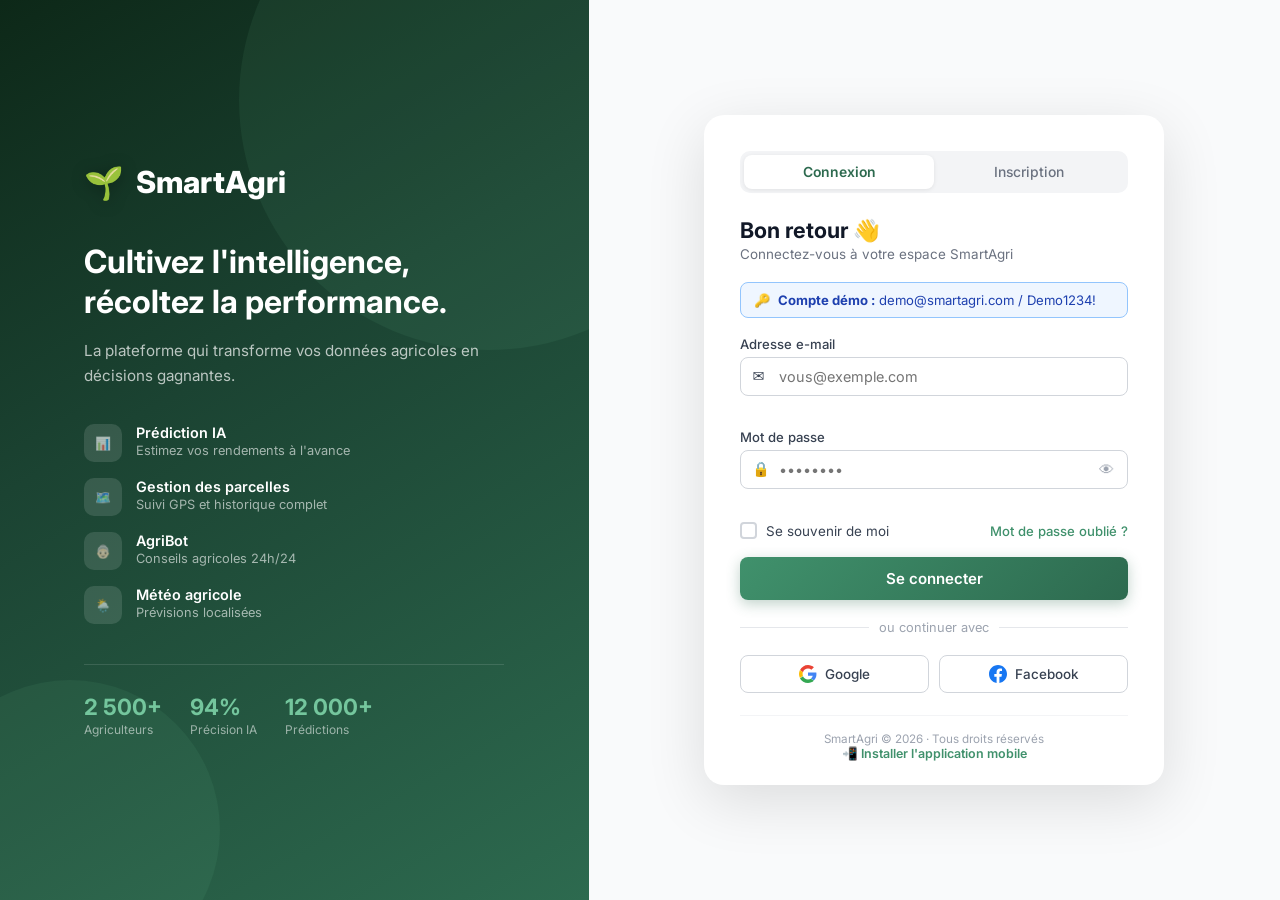
==== smartagri/frontend/mobile/index.html @ acc6fc34 "firt commit" ====
<!DOCTYPE html>
<html lang="fr">
<head>
  <meta charset="UTF-8"/>
  <meta name="viewport" content="width=device-width, initial-scale=1.0, maximum-scale=1.0, user-scalable=no"/>
  <meta name="apple-mobile-web-app-capable" content="yes"/>
  <meta name="apple-mobile-web-app-status-bar-style" content="black-translucent"/>
  <meta name="theme-color" content="#2d6a4f"/>
  <title>SmartAgri Mobile</title>
  <link rel="manifest" href="manifest.json"/>
  <link rel="apple-touch-icon" href="icon-192.svg"/>
  <link rel="icon" type="image/svg+xml" href="icon-192.svg"/>
  <link rel="preconnect" href="https://fonts.googleapis.com"/>
  <link href="https://fonts.googleapis.com/css2?family=Inter:wght@300;400;500;600;700&display=swap" rel="stylesheet"/>
  <link rel="stylesheet" href="style.css"/>
</head>
<body>

  <!-- ══ SPLASH SCREEN ══ -->
  <div id="splash">
    <div class="splash-inner">
      <div class="splash-logo">🌱</div>
      <div class="splash-name">SmartAgri</div>
      <div class="splash-sub">L'agriculture intelligente</div>
      <div class="splash-loader">
        <div class="splash-bar"></div>
      </div>
    </div>
  </div>

  <!-- ══ APP SHELL ══ -->
  <div id="app" style="display:none;">

    <!-- Topbar -->
    <header class="topbar" id="topbar">
      <div class="topbar-left">
        <button class="back-btn" id="back-btn" style="display:none;" onclick="goBack()">
          &#8592;
        </button>
        <div class="topbar-logo" id="topbar-logo">
          <span>🌱</span><span>SmartAgri</span>
        </div>
        <div class="topbar-page-title" id="topbar-title" style="display:none;"></div>
      </div>
      <div class="topbar-right">
        <button class="notif-btn" onclick="showPage('notifications')">🔔</button>
        <div class="avatar" id="topbar-avatar" onclick="showPage('profil')">JD</div>
      </div>
    </header>

    <!-- Pages -->
    <main class="pages-container" id="pages-container">

      <!-- ═══ PAGE : ACCUEIL ═══ -->
      <section class="page active" id="page-accueil">
        <div class="page-scroll">

          <!-- Bandeau météo -->
          <div class="meteo-banner" id="meteo-banner" onclick="showPage('meteo')">
            <div class="meteo-banner-left">
              <span class="meteo-icon" id="mb-icon">🌤️</span>
              <div>
                <div class="meteo-temp" id="mb-temp">–°C</div>
                <div class="meteo-desc" id="mb-desc">Chargement...</div>
              </div>
            </div>
            <div class="meteo-banner-right">
              <div class="meteo-city" id="mb-city">Dakar</div>
              <div class="meteo-arrow">›</div>
            </div>
          </div>

          <!-- Salutation -->
          <div class="greeting-section">
            <h1 class="greeting" id="greeting">Bonjour 👋</h1>
            <p class="greeting-sub" id="greeting-date">Chargement...</p>
          </div>

          <!-- Actions rapides -->
          <div class="section-title">Actions rapides</div>
          <div class="quick-grid">
            <button class="quick-card" onclick="showPage('prediction')">
              <span class="qc-icon">🔮</span>
              <span class="qc-label">Prédire rendement</span>
            </button>
            <button class="quick-card" onclick="showPage('parcelles')">
              <span class="qc-icon">🗺️</span>
              <span class="qc-label">Mes parcelles</span>
            </button>
            <button class="quick-card" onclick="showPage('agribot')">
              <span class="qc-icon">👵🏻</span>
              <span class="qc-label">AgriBot IA</span>
            </button>
            <button class="quick-card" onclick="showPage('meteo')">
              <span class="qc-icon">🌦️</span>
              <span class="qc-label">Météo</span>
            </button>
          </div>

          <!-- Stats résumé -->
          <div class="section-title">Mes statistiques</div>
          <div class="stats-row">
            <div class="stat-pill">
              <span class="sp-icon">🗺️</span>
              <div class="sp-info">
                <span class="sp-val" id="stat-parcelles">–</span>
                <span class="sp-lbl">Parcelles</span>
              </div>
            </div>
            <div class="stat-pill">
              <span class="sp-icon">🔮</span>
              <div class="sp-info">
                <span class="sp-val" id="stat-preds">–</span>
                <span class="sp-lbl">Prédictions</span>
              </div>
            </div>
            <div class="stat-pill">
              <span class="sp-icon">🌾</span>
              <div class="sp-info">
                <span class="sp-val" id="stat-rendement">–</span>
                <span class="sp-lbl">t/ha moy.</span>
              </div>
            </div>
          </div>

          <!-- Mes parcelles récentes -->
          <div class="section-header">
            <div class="section-title" style="margin:0;">Parcelles récentes</div>
            <button class="see-all-btn" onclick="showPage('parcelles')">Tout voir</button>
          </div>
          <div id="parcelles-preview"></div>

          <!-- Dernière prédiction -->
          <div class="section-title">Dernière prédiction</div>
          <div id="last-prediction"></div>

          <div style="height:20px;"></div>
        </div>
      </section>

      <!-- ═══ PAGE : PARCELLES ═══ -->
      <section class="page" id="page-parcelles">
        <div class="page-scroll">
          <div class="page-action-bar">
            <div class="search-bar">
              <span>🔍</span>
              <input type="text" id="m-search" placeholder="Rechercher..." oninput="filterMParcelles()"/>
            </div>
            <button class="fab-inline" onclick="openAddParcelle()">+</button>
          </div>

          <div class="filter-chips" id="filter-chips">
            <button class="chip active" data-f="all"       onclick="setMFilter('all',this)">Toutes</button>
            <button class="chip"        data-f="active"    onclick="setMFilter('active',this)">Actives</button>
            <button class="chip"        data-f="mais"      onclick="setMFilter('mais',this)">🌽 Maïs</button>
            <button class="chip"        data-f="riz"       onclick="setMFilter('riz',this)">🌾 Riz</button>
            <button class="chip"        data-f="arachide"  onclick="setMFilter('arachide',this)">🥜 Arachide</button>
          </div>

          <div id="m-parcelles-list"></div>
          <div style="height:80px;"></div>
        </div>

        <!-- FAB -->
        <button class="fab" onclick="openAddParcelle()">+</button>
      </section>

      <!-- ═══ PAGE : PRÉDICTION ═══ -->
      <section class="page" id="page-prediction">
        <div class="page-scroll">

          <!-- Résultat (affiché en haut quand disponible) -->
          <div id="pred-result-card" style="display:none;" class="pred-result-card">
            <div class="prc-label">Rendement prédit</div>
            <div class="prc-value" id="prc-value">–</div>
            <div class="prc-unit">tonnes / hectare</div>
            <div class="prc-culture" id="prc-culture"></div>
            <div class="prc-conf">
              <span>Confiance</span>
              <div class="prc-conf-bar"><div class="prc-conf-fill" id="prc-conf-fill"></div></div>
              <span id="prc-conf-val">–%</span>
            </div>
            <div id="prc-tips"></div>
          </div>

          <!-- Formulaire -->
          <div class="m-card">
            <div class="m-card-title">⚙️ Paramètres de la parcelle</div>

            <!-- Charger depuis parcelle -->
            <div class="m-field">
              <label>Charger depuis une parcelle</label>
              <select id="m-sel-parcelle" class="m-select" onchange="mPrefill()">
                <option value="">Sélectionner une parcelle…</option>
              </select>
            </div>

            <div class="m-field">
              <label>Culture *</label>
              <div class="m-select-wrap">
                <select id="m-culture" class="m-select">
                  <option value="">Choisir…</option>
                  <option value="mais">🌽 Maïs</option>
                  <option value="riz">🌾 Riz</option>
                  <option value="arachide">🥜 Arachide</option>
                  <option value="sorgho">🌿 Sorgho</option>
                  <option value="mil">🌿 Mil</option>
                  <option value="coton">☁️ Coton</option>
                  <option value="manioc">🥔 Manioc</option>
                </select>
              </div>
              <span class="m-err" id="err-m-culture"></span>
            </div>

            <div class="m-field">
              <label>Type de sol *</label>
              <div class="m-select-wrap">
                <select id="m-sol" class="m-select">
                  <option value="">Choisir…</option>
                  <option value="sableux">Sableux</option>
                  <option value="argileux">Argileux</option>
                  <option value="limoneux">Limoneux</option>
                  <option value="lateritique">Latéritique</option>
                </select>
              </div>
              <span class="m-err" id="err-m-sol"></span>
            </div>

            <div class="m-field">
              <label>Superficie (ha) *</label>
              <input type="number" id="m-superficie" class="m-input" value="1" min="0.1" step="0.1"/>
              <span class="m-err" id="err-m-sup"></span>
            </div>

            <!-- Sliders -->
            <div class="m-slider-field">
              <div class="m-slider-row">
                <label>💧 Pluviométrie</label>
                <span class="m-slider-val" id="v-pluv">450 mm</span>
              </div>
              <input type="range" id="m-pluv" min="0" max="2000" value="450" step="10"
                     oninput="document.getElementById('v-pluv').textContent=this.value+' mm'"/>
              <div class="m-slider-hints"><span>0 mm</span><span>Optimum ~600</span><span>2000 mm</span></div>
            </div>

            <div class="m-slider-field">
              <div class="m-slider-row">
                <label>🌡️ Température</label>
                <span class="m-slider-val" id="v-temp">26 °C</span>
              </div>
              <input type="range" id="m-temp" min="10" max="45" value="26" step="0.5"
                     oninput="document.getElementById('v-temp').textContent=this.value+' °C'"/>
              <div class="m-slider-hints"><span>10°C</span><span>Optimal ~26°C</span><span>45°C</span></div>
            </div>

            <div class="m-slider-field">
              <div class="m-slider-row">
                <label>🌿 Engrais</label>
                <span class="m-slider-val" id="v-engrais">50 kg/ha</span>
              </div>
              <input type="range" id="m-engrais" min="0" max="200" value="50" step="5"
                     oninput="document.getElementById('v-engrais').textContent=this.value+' kg/ha'"/>
              <div class="m-slider-hints"><span>Sans</span><span>~50 kg/ha</span><span>200 kg/ha</span></div>
            </div>

            <button class="m-btn-primary" id="m-btn-predict" onclick="mPredict()">
              🔮 Lancer la prédiction
            </button>
          </div>

          <!-- Historique compact -->
          <div class="m-card">
            <div class="m-card-title">🕐 Historique</div>
            <div id="m-pred-history"></div>
          </div>

          <div style="height:80px;"></div>
        </div>
      </section>

      <!-- ═══ PAGE : AGRIBOT ═══ -->
      <section class="page" id="page-agribot">
        <div class="chat-page">

          <!-- Suggestions -->
          <div class="suggest-strip" id="suggest-strip">
            <button class="sug-chip" onclick="mSuggest('Engrais pour le maïs ?')">🌽 Engrais maïs</button>
            <button class="sug-chip" onclick="mSuggest('Période de semis du riz ?')">🌾 Semis riz</button>
            <button class="sug-chip" onclick="mSuggest('Maladies de l\'arachide ?')">🥜 Maladies</button>
            <button class="sug-chip" onclick="mSuggest('Comment améliorer mon sol ?')">🌍 Sol</button>
            <button class="sug-chip" onclick="mSuggest('Besoin en irrigation du maïs ?')">💧 Irrigation</button>
            <button class="sug-chip" onclick="mSuggest('Résistance à la sécheresse ?')">🌵 Sécheresse</button>
          </div>

          <!-- Messages -->
          <div class="chat-messages" id="m-chat-messages"></div>

          <!-- Input -->
          <div class="chat-input-bar">
            <button class="chat-clear-btn" onclick="mClearChat()" title="Effacer">🗑️</button>
            <textarea class="chat-input" id="m-chat-input" rows="1"
                      placeholder="Posez votre question…"
                      onkeydown="if(event.key==='Enter'&&!event.shiftKey){event.preventDefault();mSend();}"
                      oninput="mAutoResize(this)"></textarea>
            <button class="chat-send-btn" id="m-send-btn" onclick="mSend()">➤</button>
          </div>
        </div>
      </section>

      <!-- ═══ PAGE : MÉTÉO ═══ -->
      <section class="page" id="page-meteo">
        <div class="page-scroll">

          <!-- Ville search -->
          <div class="m-search-bar-full">
            <span>📍</span>
            <input type="text" id="m-ville-input" placeholder="Rechercher une ville…"
                   onkeydown="if(event.key==='Enter') mLoadVille(this.value.trim(), null)"/>
            <button onclick="mLoadVille(document.getElementById('m-ville-input').value.trim(), null)">→</button>
          </div>

          <!-- Villes rapides -->
          <div class="filter-chips">
            <button class="chip active" onclick="mLoadVille('Dakar',this)">Dakar</button>
            <button class="chip" onclick="mLoadVille('Thiès',this)">Thiès</button>
            <button class="chip" onclick="mLoadVille('Saint-Louis',this)">St-Louis</button>
            <button class="chip" onclick="mLoadVille('Ziguinchor',this)">Ziguinchor</button>
            <button class="chip" onclick="mLoadVille('Kaolack',this)">Kaolack</button>
          </div>

          <!-- Carte météo principale -->
          <div class="meteo-hero-card" id="m-meteo-hero">
            <div class="mhc-loading">Chargement…</div>
          </div>

          <!-- Prévisions 6 jours -->
          <div class="section-title">Prévisions 6 jours</div>
          <div class="m-prev-list" id="m-prev-list"></div>

          <!-- Conseils agro -->
          <div class="section-title">Conseils agricoles</div>
          <div id="m-agro-tips"></div>

          <div style="height:80px;"></div>
        </div>
      </section>

      <!-- ═══ PAGE : PROFIL ═══ -->
      <section class="page" id="page-profil">
        <div class="page-scroll">
          <div class="profil-header">
            <div class="profil-avatar" id="prof-avatar">JD</div>
            <div class="profil-name" id="prof-name">Jean Diallo</div>
            <div class="profil-role" id="prof-role">Agriculteur</div>
            <div class="profil-email" id="prof-email">demo@smartagri.com</div>
          </div>

          <div class="m-card" style="margin-top:16px;">
            <div class="m-card-title">📊 Mon activité</div>
            <div class="profil-stats">
              <div class="pstat"><span class="pstat-val" id="ps-parcelles">–</span><span class="pstat-lbl">Parcelles</span></div>
              <div class="pstat"><span class="pstat-val" id="ps-preds">–</span><span class="pstat-lbl">Prédictions</span></div>
              <div class="pstat"><span class="pstat-val" id="ps-msgs">–</span><span class="pstat-lbl">Messages AgriBot</span></div>
            </div>
          </div>

          <div class="menu-list">
            <button class="menu-item" onclick="alert('Paramètres à venir')">
              <span class="mi-icon">⚙️</span>
              <span class="mi-label">Paramètres</span>
              <span class="mi-arrow">›</span>
            </button>
            <button class="menu-item" onclick="showPage('parcelles')">
              <span class="mi-icon">🗺️</span>
              <span class="mi-label">Mes parcelles</span>
              <span class="mi-arrow">›</span>
            </button>
            <button class="menu-item" onclick="showPage('prediction')">
              <span class="mi-icon">🔮</span>
              <span class="mi-label">Mes prédictions</span>
              <span class="mi-arrow">›</span>
            </button>
            <button class="menu-item" onclick="switchToWeb()">
              <span class="mi-icon">🖥️</span>
              <span class="mi-label">Version Web complète</span>
              <span class="mi-arrow">›</span>
            </button>
            <button class="menu-item" onclick="window.location.href='telecharger.html'">
              <span class="mi-icon">📲</span>
              <span class="mi-label">Installer l'application</span>
              <span class="mi-arrow">›</span>
            </button>
            <button class="menu-item danger" onclick="mLogout()">
              <span class="mi-icon">🚪</span>
              <span class="mi-label">Se déconnecter</span>
              <span class="mi-arrow">›</span>
            </button>
          </div>

          <div style="height:80px;"></div>
        </div>
      </section>

      <!-- ═══ PAGE : NOTIFICATIONS ═══ -->
      <section class="page" id="page-notifications">
        <div class="page-scroll">
          <div class="m-card">
            <div class="m-card-title">🔔 Notifications</div>
            <div class="notif-list" id="notif-list">
              <div class="notif-item unread">
                <span class="notif-icon">🌱</span>
                <div class="notif-body">
                  <div class="notif-title">Bienvenue sur SmartAgri !</div>
                  <div class="notif-time">Aujourd'hui</div>
                </div>
              </div>
              <div class="notif-item">
                <span class="notif-icon">🌦️</span>
                <div class="notif-body">
                  <div class="notif-title">Pluies prévues dans 2 jours</div>
                  <div class="notif-time">Hier</div>
                </div>
              </div>
              <div class="notif-item">
                <span class="notif-icon">🔮</span>
                <div class="notif-body">
                  <div class="notif-title">Nouvelle prédiction disponible</div>
                  <div class="notif-time">Il y a 2 jours</div>
                </div>
              </div>
            </div>
          </div>
          <div style="height:80px;"></div>
        </div>
      </section>

      <!-- ═══ DRAWER : Ajouter une parcelle ═══ -->
      <div class="drawer-overlay" id="drawer-overlay" onclick="closeDrawer()" style="display:none;"></div>
      <div class="drawer" id="parcelle-drawer" style="transform:translateY(100%);">
        <div class="drawer-handle"></div>
        <div class="drawer-header">
          <h3 id="drawer-title">Nouvelle parcelle</h3>
          <button class="drawer-close" onclick="closeDrawer()">✕</button>
        </div>
        <div class="drawer-body">
          <input type="hidden" id="d-edit-id"/>
          <div id="drawer-alert" class="m-alert" style="display:none;"></div>

          <div class="m-field">
            <label>Nom de la parcelle *</label>
            <input type="text" id="d-nom" class="m-input" placeholder="Ex: Parcelle Nord"/>
            <span class="m-err" id="derr-nom"></span>
          </div>
          <div class="two-fields">
            <div class="m-field">
              <label>Superficie (ha) *</label>
              <input type="number" id="d-sup" class="m-input" placeholder="2.5" step="0.1" min="0.1"/>
              <span class="m-err" id="derr-sup"></span>
            </div>
            <div class="m-field">
              <label>Statut</label>
              <select id="d-statut" class="m-select">
                <option value="active">Active</option>
                <option value="en_repos">En repos</option>
                <option value="recoltee">Récoltée</option>
              </select>
            </div>
          </div>
          <div class="two-fields">
            <div class="m-field">
              <label>Culture *</label>
              <select id="d-culture" class="m-select">
                <option value="">Choisir…</option>
                <option value="mais">🌽 Maïs</option>
                <option value="riz">🌾 Riz</option>
                <option value="arachide">🥜 Arachide</option>
                <option value="sorgho">🌿 Sorgho</option>
                <option value="mil">🌿 Mil</option>
                <option value="coton">☁️ Coton</option>
                <option value="manioc">🥔 Manioc</option>
              </select>
              <span class="m-err" id="derr-culture"></span>
            </div>
            <div class="m-field">
              <label>Type de sol *</label>
              <select id="d-sol" class="m-select">
                <option value="">Choisir…</option>
                <option value="sableux">Sableux</option>
                <option value="argileux">Argileux</option>
                <option value="limoneux">Limoneux</option>
                <option value="lateritique">Latéritique</option>
              </select>
              <span class="m-err" id="derr-sol"></span>
            </div>
          </div>
          <div class="m-field">
            <label>Ville / Zone</label>
            <input type="text" id="d-ville" class="m-input" placeholder="Ex: Thiès"/>
          </div>
          <div class="m-field">
            <label>Description</label>
            <textarea id="d-desc" class="m-input" rows="2" placeholder="Notes optionnelles…"></textarea>
          </div>

          <button class="m-btn-primary" id="d-save-btn" onclick="saveMParcelle()">
            Enregistrer
          </button>
        </div>
      </div>

    </main>

    <!-- ══ BOTTOM NAVIGATION ══ -->
    <nav class="bottom-nav">
      <button class="bnav-item active" data-page="accueil" onclick="showPage('accueil')">
        <span class="bnav-icon">🏠</span>
        <span class="bnav-label">Accueil</span>
      </button>
      <button class="bnav-item" data-page="parcelles" onclick="showPage('parcelles')">
        <span class="bnav-icon">🗺️</span>
        <span class="bnav-label">Parcelles</span>
      </button>
      <button class="bnav-item" data-page="prediction" onclick="showPage('prediction')">
        <span class="bnav-icon">🔮</span>
        <span class="bnav-label">Prédiction</span>
      </button>
      <button class="bnav-item" data-page="agribot" onclick="showPage('agribot')">
        <span class="bnav-icon">👵🏻</span>
        <span class="bnav-label">AgriBot</span>
      </button>
      <button class="bnav-item" data-page="profil" onclick="showPage('profil')">
        <span class="bnav-icon">👤</span>
        <span class="bnav-label">Profil</span>
      </button>
    </nav>

    <!-- Toast container -->
    <div id="m-toast-container"></div>

  </div><!-- /#app -->

  <script src="../app/assets/js/api.js"></script>
  <script src="app.js"></script>
  <script>
    // ── Enregistrer le Service Worker pour PWA offline ──
    if ('serviceWorker' in navigator) {
      window.addEventListener('load', () => {
        navigator.serviceWorker.register('./sw.js')
          .then(reg => console.log('SW enregistré', reg.scope))
          .catch(err => console.log('SW erreur', err));
      });
    }
    // ── Détection installation PWA ──
    let deferredPrompt;
    window.addEventListener('beforeinstallprompt', (e) => {
      e.preventDefault();
      deferredPrompt = e;
      // Afficher un bouton d'installation si disponible
      setTimeout(() => {
        const btn = document.getElementById('pwa-install-btn');
        if (btn) btn.style.display = 'flex';
      }, 2000);
    });
    window.addEventListener('appinstalled', () => {
      console.log('App installée avec succès');
      const btn = document.getElementById('pwa-install-btn');
      if (btn) btn.style.display = 'none';
    });
  </script>
</body>
</html>
---- smartagri/frontend/mobile/style.css ----
/* ============================================================
   SmartAgri Mobile — CSS
   Design inspiré des apps mobiles natives (iOS/Android)
   ============================================================ */

*, *::before, *::after { box-sizing: border-box; margin: 0; padding: 0; }

:root {
  --g900: #1b4332; --g700: #2d6a4f; --g500: #40916c;
  --g300: #74c69d; --g100: #d8f3dc; --g50: #f0fdf4;
  --white: #fff;
  --gray50: #f9fafb; --gray100: #f3f4f6; --gray200: #e5e7eb;
  --gray300: #d1d5db; --gray400: #9ca3af; --gray500: #6b7280;
  --gray700: #374151; --gray900: #111827;
  --orange: #f4a261; --red: #ef4444; --redbg: #fee2e2;
  --blue: #3b82f6;
  --topbar-h: 56px; --bottomnav-h: 64px;
  --font: 'Inter', system-ui, sans-serif;
  --radius: 14px; --radius-sm: 8px;
  --shadow: 0 2px 12px rgba(0,0,0,.08);
  --shadow-lg: 0 8px 32px rgba(0,0,0,.14);
}

html, body {
  height: 100%; width: 100%; overflow: hidden;
  font-family: var(--font); font-size: 14px;
  background: var(--gray50); color: var(--gray700);
  -webkit-font-smoothing: antialiased;
  -webkit-tap-highlight-color: transparent;
  user-select: none;
}

/* ── Scrollbar invisible ── */
::-webkit-scrollbar { display: none; }

/* ═══════════════════════════════════════
   SPLASH SCREEN
═══════════════════════════════════════ */
#splash {
  position: fixed; inset: 0; z-index: 1000;
  background: linear-gradient(160deg, var(--g900), var(--g700));
  display: flex; align-items: center; justify-content: center;
  transition: opacity .4s ease;
}
#splash.hidden { opacity: 0; pointer-events: none; }

.splash-inner { text-align: center; }

.splash-logo {
  font-size: 5rem; margin-bottom: 12px;
  animation: splashPop .6s cubic-bezier(.34,1.56,.64,1) both;
}
@keyframes splashPop {
  from { transform: scale(.5); opacity: 0; }
  to   { transform: scale(1);  opacity: 1; }
}

.splash-name {
  font-size: 2rem; font-weight: 800; color: #fff;
  letter-spacing: -.5px; margin-bottom: 6px;
}
.splash-sub { font-size: .9rem; color: rgba(255,255,255,.65); margin-bottom: 40px; }

.splash-loader {
  width: 180px; height: 4px;
  background: rgba(255,255,255,.2); border-radius: 2px; overflow: hidden;
  margin: 0 auto;
}
.splash-bar {
  height: 100%; width: 0; background: var(--g300); border-radius: 2px;
  animation: loadBar 1.6s ease forwards;
}
@keyframes loadBar { to { width: 100%; } }

/* ═══════════════════════════════════════
   APP SHELL
═══════════════════════════════════════ */
#app {
  display: flex; flex-direction: column;
  height: 100%; width: 100%; overflow: hidden;
}

/* ── Topbar ── */
.topbar {
  height: var(--topbar-h); flex-shrink: 0;
  background: var(--white);
  border-bottom: 1px solid var(--gray200);
  display: flex; align-items: center; justify-content: space-between;
  padding: 0 16px;
  box-shadow: 0 1px 4px rgba(0,0,0,.06);
  position: relative; z-index: 50;
}
.topbar-left  { display: flex; align-items: center; gap: 10px; min-width: 0; }
.topbar-right { display: flex; align-items: center; gap: 10px; flex-shrink: 0; }

.back-btn {
  background: var(--gray100); border: none; border-radius: 50%;
  width: 34px; height: 34px; font-size: 1.1rem; cursor: pointer;
  display: flex; align-items: center; justify-content: center;
  color: var(--gray700); flex-shrink: 0;
  transition: background .15s;
}
.back-btn:active { background: var(--gray200); }

.topbar-logo {
  display: flex; align-items: center; gap: 8px;
  font-size: 1.15rem; font-weight: 800; color: var(--g700);
}
.topbar-page-title {
  font-size: 1rem; font-weight: 700; color: var(--gray900);
  white-space: nowrap; overflow: hidden; text-overflow: ellipsis;
}

.notif-btn {
  background: none; border: none; font-size: 1.2rem; cursor: pointer;
  padding: 4px; position: relative;
}
.avatar {
  width: 34px; height: 34px; border-radius: 50%;
  background: linear-gradient(135deg, var(--g500), var(--g700));
  color: #fff; font-weight: 700; font-size: .82rem;
  display: flex; align-items: center; justify-content: center;
  cursor: pointer; border: 2px solid var(--g100);
}

/* ── Pages container ── */
.pages-container {
  flex: 1; position: relative; overflow: hidden;
}

.page {
  position: absolute; inset: 0;
  display: none; overflow: hidden;
  animation: pageIn .22s ease;
}
.page.active { display: flex; flex-direction: column; }

@keyframes pageIn {
  from { opacity: 0; transform: translateX(16px); }
  to   { opacity: 1; transform: translateX(0); }
}

.page-scroll {
  flex: 1; overflow-y: auto;
  padding: 14px 16px calc(var(--bottomnav-h) + 14px);
}

/* ── Bottom nav ── */
.bottom-nav {
  height: var(--bottomnav-h); flex-shrink: 0;
  background: var(--white);
  border-top: 1px solid var(--gray200);
  display: flex; align-items: center;
  box-shadow: 0 -2px 10px rgba(0,0,0,.07);
  position: relative; z-index: 50;
}
.bnav-item {
  flex: 1; display: flex; flex-direction: column; align-items: center;
  gap: 3px; padding: 8px 4px; background: none; border: none; cursor: pointer;
  transition: color .15s;
}
.bnav-icon  { font-size: 1.25rem; line-height: 1; transition: transform .2s; }
.bnav-label { font-size: .62rem; font-weight: 500; color: var(--gray400); }
.bnav-item.active .bnav-icon  { transform: scale(1.1); }
.bnav-item.active .bnav-label { color: var(--g700); font-weight: 700; }

/* ═══════════════════════════════════════
   COMPOSANTS COMMUNS
═══════════════════════════════════════ */

/* Carte */
.m-card {
  background: var(--white); border: 1px solid var(--gray200);
  border-radius: var(--radius); padding: 16px;
  box-shadow: var(--shadow); margin-bottom: 14px;
}
.m-card-title {
  font-size: .9rem; font-weight: 700; color: var(--gray900);
  margin-bottom: 12px;
}

/* Section title */
.section-title {
  font-size: .72rem; font-weight: 700; text-transform: uppercase;
  letter-spacing: .08em; color: var(--gray400);
  margin: 16px 0 8px;
}
.section-header {
  display: flex; align-items: center; justify-content: space-between;
  margin: 16px 0 8px;
}
.see-all-btn {
  background: none; border: none; font-size: .78rem; font-weight: 600;
  color: var(--g500); cursor: pointer; padding: 0; font-family: var(--font);
}

/* Champs */
.m-field { margin-bottom: 12px; display: flex; flex-direction: column; gap: 4px; }
.m-field label { font-size: .8rem; font-weight: 500; color: var(--gray700); }

.m-input, .m-select {
  width: 100%; padding: 10px 12px;
  border: 1.5px solid var(--gray200); border-radius: var(--radius-sm);
  font-family: var(--font); font-size: .9rem; color: var(--gray900);
  background: var(--white); outline: none; appearance: none;
  transition: border-color .15s, box-shadow .15s;
}
.m-input:focus, .m-select:focus {
  border-color: var(--g500); box-shadow: 0 0 0 3px rgba(64,145,108,.12);
}
.m-input.invalid { border-color: var(--red); }
.m-select-wrap { position: relative; }
.m-select-wrap::after {
  content: '▾'; position: absolute; right: 12px; top: 50%;
  transform: translateY(-50%); color: var(--gray400); pointer-events: none;
}

.m-err { font-size: .72rem; color: var(--red); min-height: 14px; }

/* Two fields */
.two-fields { display: grid; grid-template-columns: 1fr 1fr; gap: 10px; }

/* Bouton principal */
.m-btn-primary {
  width: 100%; padding: 13px;
  background: linear-gradient(135deg, var(--g500), var(--g700));
  color: #fff; border: none; border-radius: var(--radius-sm);
  font-family: var(--font); font-size: .94rem; font-weight: 700;
  cursor: pointer; transition: opacity .15s, transform .15s;
  box-shadow: 0 4px 14px rgba(45,106,79,.3);
  display: flex; align-items: center; justify-content: center; gap: 8px;
  margin-top: 8px;
}
.m-btn-primary:active { opacity: .88; transform: scale(.98); }
.m-btn-primary:disabled { opacity: .5; cursor: not-allowed; }

/* Spinner inline */
.m-spinner {
  width: 16px; height: 16px;
  border: 2px solid rgba(255,255,255,.4); border-top-color: #fff;
  border-radius: 50%; animation: spin .7s linear infinite; flex-shrink: 0;
}
@keyframes spin { to { transform: rotate(360deg); } }

/* Chips filtres */
.filter-chips { display: flex; gap: 7px; overflow-x: auto; margin-bottom: 12px; padding-bottom: 2px; }
.chip {
  white-space: nowrap; padding: 6px 14px; border-radius: 999px;
  border: 1.5px solid var(--gray200); background: var(--white);
  font-family: var(--font); font-size: .8rem; font-weight: 500;
  color: var(--gray500); cursor: pointer; transition: all .15s; flex-shrink: 0;
}
.chip.active { border-color: var(--g500); background: var(--g50); color: var(--g700); font-weight: 700; }

/* Badge */
.m-badge {
  display: inline-block; padding: 2px 8px; border-radius: 999px;
  font-size: .68rem; font-weight: 700;
}
.mb-green  { background: var(--g100); color: var(--g700); }
.mb-orange { background: #fff3e0; color: #c2410c; }
.mb-gray   { background: var(--gray100); color: var(--gray700); }
.mb-blue   { background: #eff6ff; color: #1d4ed8; }

/* Alert */
.m-alert {
  padding: 10px 13px; border-radius: var(--radius-sm);
  font-size: .83rem; font-weight: 500; margin-bottom: 10px;
}
.m-alert.success { background: #dcfce7; color: #166534; border: 1px solid #86efac; }
.m-alert.error   { background: var(--redbg); color: #b91c1c; border: 1px solid #fca5a5; }

/* Toast */
#m-toast-container {
  position: fixed; bottom: calc(var(--bottomnav-h) + 12px); left: 16px; right: 16px;
  z-index: 500; display: flex; flex-direction: column; gap: 8px; pointer-events: none;
}
.m-toast {
  padding: 11px 16px; border-radius: var(--radius-sm);
  background: var(--gray900); color: #fff;
  font-size: .85rem; font-weight: 500; text-align: center;
  box-shadow: var(--shadow-lg);
  animation: toastSlide .25s ease;
}
.m-toast.success { background: #166534; }
.m-toast.error   { background: #b91c1c; }
.m-toast.info    { background: #1e40af; }
@keyframes toastSlide {
  from { opacity: 0; transform: translateY(12px); }
  to   { opacity: 1; transform: translateY(0); }
}

/* ═══════════════════════════════════════
   PAGE ACCUEIL
═══════════════════════════════════════ */

/* Bandeau météo */
.meteo-banner {
  background: linear-gradient(135deg, var(--g500), var(--g700));
  border-radius: var(--radius); padding: 14px 16px; margin-bottom: 16px;
  display: flex; align-items: center; justify-content: space-between;
  cursor: pointer; box-shadow: 0 4px 16px rgba(45,106,79,.25);
}
.meteo-banner-left { display: flex; align-items: center; gap: 12px; }
.meteo-icon  { font-size: 2rem; }
.meteo-temp  { font-size: 1.4rem; font-weight: 800; color: #fff; }
.meteo-desc  { font-size: .78rem; color: rgba(255,255,255,.75); }
.meteo-banner-right { text-align: right; }
.meteo-city  { font-size: .82rem; color: rgba(255,255,255,.8); }
.meteo-arrow { font-size: 1.4rem; color: rgba(255,255,255,.6); }

/* Salutation */
.greeting-section { margin-bottom: 16px; }
.greeting     { font-size: 1.35rem; font-weight: 800; color: var(--gray900); }
.greeting-sub { font-size: .82rem; color: var(--gray400); margin-top: 2px; }

/* Quick grid */
.quick-grid {
  display: grid; grid-template-columns: 1fr 1fr; gap: 10px; margin-bottom: 16px;
}
.quick-card {
  background: var(--white); border: 1px solid var(--gray200); border-radius: var(--radius);
  padding: 16px 12px; display: flex; flex-direction: column; align-items: center; gap: 8px;
  cursor: pointer; font-family: var(--font);
  box-shadow: var(--shadow); transition: all .15s;
}
.quick-card:active { transform: scale(.97); box-shadow: none; }
.qc-icon  { font-size: 1.7rem; }
.qc-label { font-size: .78rem; font-weight: 600; color: var(--gray700); text-align: center; }

/* Stats row */
.stats-row { display: flex; gap: 8px; margin-bottom: 16px; }
.stat-pill {
  flex: 1; background: var(--white); border: 1px solid var(--gray200);
  border-radius: var(--radius-sm); padding: 10px 8px;
  display: flex; align-items: center; gap: 8px;
  box-shadow: var(--shadow);
}
.sp-icon { font-size: 1.2rem; }
.sp-info { display: flex; flex-direction: column; }
.sp-val  { font-size: 1rem; font-weight: 800; color: var(--gray900); }
.sp-lbl  { font-size: .65rem; color: var(--gray400); }

/* Carte parcelle preview */
.parcelle-preview-card {
  background: var(--white); border: 1px solid var(--gray200); border-radius: var(--radius);
  padding: 13px 14px; margin-bottom: 10px; box-shadow: var(--shadow);
  display: flex; align-items: center; justify-content: space-between;
  cursor: pointer; transition: background .15s;
}
.parcelle-preview-card:active { background: var(--g50); }
.ppc-left  { display: flex; align-items: center; gap: 10px; }
.ppc-icon  { font-size: 1.4rem; width: 36px; height: 36px; border-radius: 10px;
             background: var(--g50); display: flex; align-items: center; justify-content: center; }
.ppc-info  { display: flex; flex-direction: column; gap: 2px; }
.ppc-name  { font-size: .9rem; font-weight: 700; color: var(--gray900); }
.ppc-meta  { font-size: .73rem; color: var(--gray400); }
.ppc-right { font-size: .78rem; font-weight: 700; color: var(--g500); }

/* Dernière prédiction */
.last-pred-card {
  background: linear-gradient(135deg, var(--g700), var(--g900));
  border-radius: var(--radius); padding: 16px;
  color: #fff; text-align: center; box-shadow: var(--shadow-lg);
}
.lpc-label { font-size: .75rem; opacity: .7; margin-bottom: 4px; }
.lpc-value { font-size: 2.2rem; font-weight: 800; }
.lpc-unit  { font-size: .82rem; opacity: .7; margin-bottom: 6px; }
.lpc-culture { font-size: .82rem; opacity: .85; }

/* ═══════════════════════════════════════
   PAGE PARCELLES
═══════════════════════════════════════ */
.page-action-bar {
  display: flex; gap: 10px; align-items: center; margin-bottom: 12px;
}
.search-bar {
  flex: 1; display: flex; align-items: center; gap: 8px;
  background: var(--white); border: 1.5px solid var(--gray200);
  border-radius: 999px; padding: 8px 14px;
}
.search-bar input {
  flex: 1; background: none; border: none; outline: none;
  font-family: var(--font); font-size: .88rem;
}
.fab-inline {
  width: 40px; height: 40px; border-radius: 50%;
  background: var(--g500); color: #fff; border: none;
  font-size: 1.4rem; cursor: pointer; flex-shrink: 0;
  display: flex; align-items: center; justify-content: center;
  box-shadow: 0 4px 12px rgba(64,145,108,.3);
}

/* Carte parcelle liste */
.m-parcelle-card {
  background: var(--white); border: 1px solid var(--gray200);
  border-radius: var(--radius); padding: 14px; margin-bottom: 10px;
  box-shadow: var(--shadow);
}
.mpc-header { display: flex; align-items: flex-start; justify-content: space-between; margin-bottom: 10px; }
.mpc-title  { font-size: .95rem; font-weight: 700; color: var(--gray900); }
.mpc-sub    { font-size: .73rem; color: var(--gray400); margin-top: 1px; }
.mpc-meta   {
  display: grid; grid-template-columns: 1fr 1fr; gap: 6px; margin-bottom: 12px;
}
.mpc-meta-item { display: flex; flex-direction: column; gap: 1px; }
.mpc-meta-lbl  { font-size: .68rem; text-transform: uppercase; letter-spacing: .05em; color: var(--gray400); }
.mpc-meta-val  { font-size: .84rem; font-weight: 600; color: var(--gray800); }
.mpc-actions { display: flex; gap: 8px; }
.mpc-btn {
  flex: 1; padding: 8px 6px; border-radius: var(--radius-sm);
  font-family: var(--font); font-size: .78rem; font-weight: 600;
  cursor: pointer; border: none; transition: background .15s;
}
.mpc-btn-pred   { background: var(--g50);    color: var(--g700);  border: 1px solid var(--g100); }
.mpc-btn-edit   { background: var(--gray100); color: var(--gray700); }
.mpc-btn-delete { background: var(--redbg);  color: #b91c1c; }
.mpc-btn:active { opacity: .8; }

/* FAB flottant */
.fab {
  position: absolute; bottom: calc(var(--bottomnav-h) + 16px); right: 16px;
  width: 52px; height: 52px; border-radius: 50%;
  background: linear-gradient(135deg, var(--g500), var(--g700));
  color: #fff; border: none; font-size: 1.6rem; cursor: pointer;
  display: flex; align-items: center; justify-content: center;
  box-shadow: 0 6px 20px rgba(45,106,79,.4);
  transition: transform .15s;
}
.fab:active { transform: scale(.92); }

/* ═══════════════════════════════════════
   PAGE PRÉDICTION
═══════════════════════════════════════ */
.pred-result-card {
  background: linear-gradient(135deg, var(--g500), var(--g900));
  border-radius: var(--radius); padding: 20px; text-align: center;
  color: #fff; margin-bottom: 14px;
  box-shadow: 0 6px 24px rgba(45,106,79,.35);
  animation: pageIn .3s ease;
}
.prc-label   { font-size: .78rem; opacity: .75; margin-bottom: 6px; }
.prc-value   { font-size: 3.2rem; font-weight: 800; line-height: 1; }
.prc-unit    { font-size: .85rem; opacity: .7; margin-bottom: 6px; }
.prc-culture { font-size: .85rem; opacity: .85; margin-bottom: 14px; }
.prc-conf    { background: rgba(255,255,255,.12); border-radius: 8px; padding: 10px 14px;
               display: flex; align-items: center; gap: 8px; font-size: .78rem; margin-bottom: 12px; }
.prc-conf-bar  { flex: 1; height: 6px; background: rgba(255,255,255,.2); border-radius: 3px; overflow: hidden; }
.prc-conf-fill { height: 100%; background: var(--g300); border-radius: 3px; transition: width .8s ease; }
.prc-tips { text-align: left; font-size: .78rem; opacity: .85; line-height: 1.6; }

/* Slider */
.m-slider-field { margin-bottom: 16px; }
.m-slider-row   { display: flex; justify-content: space-between; align-items: center; margin-bottom: 6px; }
.m-slider-row label { font-size: .82rem; font-weight: 500; color: var(--gray700); }
.m-slider-val   {
  font-size: .8rem; font-weight: 700; color: var(--g700);
  background: var(--g50); padding: 2px 10px; border-radius: 999px;
  min-width: 70px; text-align: center;
}
input[type=range] {
  width: 100%; accent-color: var(--g500); height: 6px; cursor: pointer;
}
.m-slider-hints { display: flex; justify-content: space-between; font-size: .65rem; color: var(--gray400); margin-top: 3px; }

/* Historique prédiction */
.m-pred-item {
  display: flex; align-items: center; justify-content: space-between;
  padding: 10px 0; border-bottom: 1px solid var(--gray100);
}
.m-pred-item:last-child { border-bottom: none; }
.mpi-left  { display: flex; flex-direction: column; gap: 2px; }
.mpi-name  { font-size: .85rem; font-weight: 600; color: var(--gray900); }
.mpi-date  { font-size: .72rem; color: var(--gray400); }
.mpi-right { font-size: .9rem; font-weight: 800; color: var(--g500); }

/* ═══════════════════════════════════════
   PAGE AGRIBOT
═══════════════════════════════════════ */
.chat-page {
  flex: 1; display: flex; flex-direction: column; overflow: hidden;
  height: 100%;
}

/* Suggestions */
.suggest-strip {
  display: flex; gap: 7px; overflow-x: auto; padding: 10px 16px 6px;
  background: var(--white); border-bottom: 1px solid var(--gray100);
  flex-shrink: 0;
}
.sug-chip {
  white-space: nowrap; padding: 6px 12px; border-radius: 999px;
  background: var(--g50); border: 1px solid var(--g100);
  font-family: var(--font); font-size: .78rem; font-weight: 600;
  color: var(--g700); cursor: pointer; flex-shrink: 0;
  transition: background .15s;
}
.sug-chip:active { background: var(--g100); }

/* Messages */
.chat-messages {
  flex: 1; overflow-y: auto; padding: 14px 16px; background: var(--gray50);
  display: flex; flex-direction: column; gap: 12px;
}

.m-msg-row { display: flex; gap: 8px; max-width: 90%; }
.m-msg-row.user { align-self: flex-end; flex-direction: row-reverse; }
.m-msg-row.bot  { align-self: flex-start; }

.m-msg-av {
  width: 28px; height: 28px; border-radius: 50%; flex-shrink: 0;
  display: flex; align-items: center; justify-content: center; font-size: .8rem;
}
.m-msg-av.bot  { background: var(--g100); font-size: 1rem; }
.m-msg-av.user { background: linear-gradient(135deg,var(--g500),var(--g700)); color:#fff; font-weight:700; font-size:.78rem; }

.m-bubble {
  padding: 9px 13px; border-radius: 14px; font-size: .84rem; line-height: 1.55;
  box-shadow: 0 1px 3px rgba(0,0,0,.07);
}
.m-bubble.bot  { background: var(--white); color: var(--gray800); border: 1px solid var(--gray200); border-bottom-left-radius: 4px; }
.m-bubble.user { background: linear-gradient(135deg,var(--g500),var(--g700)); color:#fff; border-bottom-right-radius: 4px; }
.m-bubble strong { font-weight: 600; }
.m-bubble-time  { font-size: .65rem; color: var(--gray400); margin-top: 3px; text-align: right; }
.m-msg-row.bot .m-bubble-time { text-align: left; }

/* Typing dots */
.m-typing { display: flex; gap: 5px; padding: 10px 13px; align-items: center; }
.m-tdot {
  width: 7px; height: 7px; border-radius: 50%; background: var(--g300);
  animation: mBounce 1.2s infinite;
}
.m-tdot:nth-child(2) { animation-delay: .2s; }
.m-tdot:nth-child(3) { animation-delay: .4s; }
@keyframes mBounce { 0%,60%,100%{transform:translateY(0);} 30%{transform:translateY(-7px);} }

/* Input chat */
.chat-input-bar {
  display: flex; gap: 8px; align-items: flex-end;
  padding: 10px 16px calc(10px + env(safe-area-inset-bottom, 0px));
  background: var(--white); border-top: 1px solid var(--gray200); flex-shrink: 0;
}
.chat-clear-btn {
  background: var(--gray100); border: none; border-radius: 50%;
  width: 36px; height: 36px; font-size: .9rem; cursor: pointer;
  display: flex; align-items: center; justify-content: center; flex-shrink: 0;
}
.chat-input {
  flex: 1; padding: 9px 13px; border: 1.5px solid var(--gray200);
  border-radius: 20px; font-family: var(--font); font-size: .88rem;
  resize: none; outline: none; max-height: 100px; overflow-y: auto;
  transition: border-color .15s;
}
.chat-input:focus { border-color: var(--g500); }
.chat-send-btn {
  width: 38px; height: 38px; border-radius: 50%; flex-shrink: 0;
  background: linear-gradient(135deg, var(--g500), var(--g700));
  color: #fff; border: none; font-size: .95rem; cursor: pointer;
  display: flex; align-items: center; justify-content: center;
  transition: transform .15s; box-shadow: 0 3px 10px rgba(45,106,79,.3);
}
.chat-send-btn:active { transform: scale(.9); }
.chat-send-btn:disabled { opacity: .5; }

/* ═══════════════════════════════════════
   PAGE MÉTÉO
═══════════════════════════════════════ */
.m-search-bar-full {
  display: flex; align-items: center; gap: 8px;
  background: var(--white); border: 1.5px solid var(--gray200);
  border-radius: 999px; padding: 8px 14px; margin-bottom: 10px;
}
.m-search-bar-full input {
  flex: 1; background: none; border: none; outline: none;
  font-family: var(--font); font-size: .88rem;
}
.m-search-bar-full button {
  background: var(--g500); color: #fff; border: none; border-radius: 50%;
  width: 28px; height: 28px; cursor: pointer; font-size: .9rem;
  display: flex; align-items: center; justify-content: center;
}

.meteo-hero-card {
  background: linear-gradient(135deg, var(--g500), var(--g900));
  border-radius: var(--radius); padding: 22px 18px; color: #fff;
  margin-bottom: 14px; box-shadow: var(--shadow-lg);
}
.mhc-loading { font-size: .88rem; opacity: .7; text-align: center; padding: 20px 0; }
.mhc-city   { font-size: .85rem; opacity: .75; margin-bottom: 10px; }
.mhc-main   { display: flex; align-items: center; gap: 14px; margin-bottom: 14px; }
.mhc-icon   { font-size: 3.5rem; line-height: 1; }
.mhc-temp   { font-size: 3rem; font-weight: 800; line-height: 1; }
.mhc-info   { display: flex; flex-direction: column; gap: 2px; }
.mhc-desc   { font-size: .88rem; opacity: .9; }
.mhc-feel   { font-size: .78rem; opacity: .65; }
.mhc-details {
  display: flex; gap: 14px; padding-top: 12px;
  border-top: 1px solid rgba(255,255,255,.15);
}
.mhc-detail { font-size: .78rem; opacity: .8; display: flex; align-items: center; gap: 4px; }

/* Prévision liste */
.m-prev-item {
  background: var(--white); border: 1px solid var(--gray200); border-radius: var(--radius-sm);
  padding: 12px 14px; margin-bottom: 8px;
  display: flex; align-items: center; justify-content: space-between;
  box-shadow: var(--shadow);
}
.m-prev-item.today { border-color: var(--g300); background: var(--g50); }
.mpi-day  { font-size: .82rem; font-weight: 600; color: var(--gray700); min-width: 70px; }
.mpi-icon { font-size: 1.5rem; }
.mpi-temp { font-size: .95rem; font-weight: 800; color: var(--gray900); }
.mpi-rain { font-size: .75rem; color: var(--blue); display: flex; align-items: center; gap: 3px; }

/* Conseil agro mobile */
.m-agro-tip {
  background: var(--white); border: 1px solid var(--gray200); border-radius: var(--radius-sm);
  padding: 12px 14px; margin-bottom: 8px;
  display: flex; gap: 10px; align-items: flex-start; box-shadow: var(--shadow);
}
.mat-icon { font-size: 1.3rem; flex-shrink: 0; }
.mat-body h4 { font-size: .84rem; font-weight: 700; color: var(--gray900); margin-bottom: 2px; }
.mat-body p  { font-size: .78rem; color: var(--gray500); line-height: 1.5; }

/* ═══════════════════════════════════════
   PAGE PROFIL
═══════════════════════════════════════ */
.profil-header {
  background: linear-gradient(135deg, var(--g700), var(--g900));
  border-radius: var(--radius); padding: 24px 16px;
  text-align: center; color: #fff; margin-bottom: 14px;
  box-shadow: var(--shadow-lg);
}
.profil-avatar {
  width: 64px; height: 64px; border-radius: 50%;
  background: rgba(255,255,255,.2); border: 3px solid rgba(255,255,255,.4);
  font-size: 1.4rem; font-weight: 800; color: #fff;
  display: flex; align-items: center; justify-content: center;
  margin: 0 auto 10px;
}
.profil-name  { font-size: 1.2rem; font-weight: 700; }
.profil-role  { font-size: .8rem; opacity: .8; margin-top: 2px; }
.profil-email { font-size: .75rem; opacity: .6; margin-top: 3px; }

.profil-stats { display: flex; justify-content: space-around; padding: 4px 0; }
.pstat { display: flex; flex-direction: column; align-items: center; gap: 3px; }
.pstat-val { font-size: 1.4rem; font-weight: 800; color: var(--g700); }
.pstat-lbl { font-size: .7rem; color: var(--gray400); }

.menu-list { margin-bottom: 14px; }
.menu-item {
  width: 100%; display: flex; align-items: center; gap: 12px;
  padding: 14px 16px; background: var(--white); border: none;
  border-bottom: 1px solid var(--gray100); font-family: var(--font);
  font-size: .9rem; cursor: pointer; text-align: left;
  transition: background .15s;
}
.menu-item:first-child { border-radius: var(--radius) var(--radius) 0 0; }
.menu-item:last-child  { border-radius: 0 0 var(--radius) var(--radius); border-bottom: none; }
.menu-item:active      { background: var(--gray50); }
.menu-item.danger      { color: var(--red); }
.mi-icon   { font-size: 1.1rem; width: 24px; text-align: center; flex-shrink: 0; }
.mi-label  { flex: 1; font-weight: 500; }
.mi-arrow  { color: var(--gray300); font-size: 1.2rem; }

/* Notifications */
.notif-list  { display: flex; flex-direction: column; }
.notif-item  {
  display: flex; align-items: flex-start; gap: 12px;
  padding: 12px 0; border-bottom: 1px solid var(--gray100);
}
.notif-item:last-child { border-bottom: none; }
.notif-item.unread { position: relative; }
.notif-item.unread::before {
  content: ''; position: absolute; left: -14px; top: 50%; transform: translateY(-50%);
  width: 7px; height: 7px; background: var(--g500); border-radius: 50%;
}
.notif-icon  { font-size: 1.3rem; flex-shrink: 0; }
.notif-title { font-size: .85rem; font-weight: 500; color: var(--gray900); }
.notif-time  { font-size: .72rem; color: var(--gray400); margin-top: 2px; }

/* ═══════════════════════════════════════
   DRAWER (bottom sheet)
═══════════════════════════════════════ */
.drawer-overlay {
  position: fixed; inset: 0; background: rgba(0,0,0,.4);
  z-index: 200; backdrop-filter: blur(2px);
}
.drawer {
  position: fixed; bottom: 0; left: 0; right: 0; z-index: 300;
  background: var(--white); border-radius: 20px 20px 0 0;
  max-height: 90vh; overflow-y: auto;
  transition: transform .3s cubic-bezier(.16,1,.3,1);
  box-shadow: 0 -8px 40px rgba(0,0,0,.2);
}
.drawer-handle {
  width: 36px; height: 4px; background: var(--gray200); border-radius: 2px;
  margin: 10px auto 0;
}
.drawer-header {
  display: flex; align-items: center; justify-content: space-between;
  padding: 14px 20px 10px;
  border-bottom: 1px solid var(--gray100);
}
.drawer-header h3 { font-size: 1rem; font-weight: 700; }
.drawer-close {
  background: var(--gray100); border: none; border-radius: 50%;
  width: 28px; height: 28px; cursor: pointer; font-size: .85rem;
  display: flex; align-items: center; justify-content: center;
}
.drawer-body { padding: 16px 20px calc(20px + env(safe-area-inset-bottom, 0px)); }
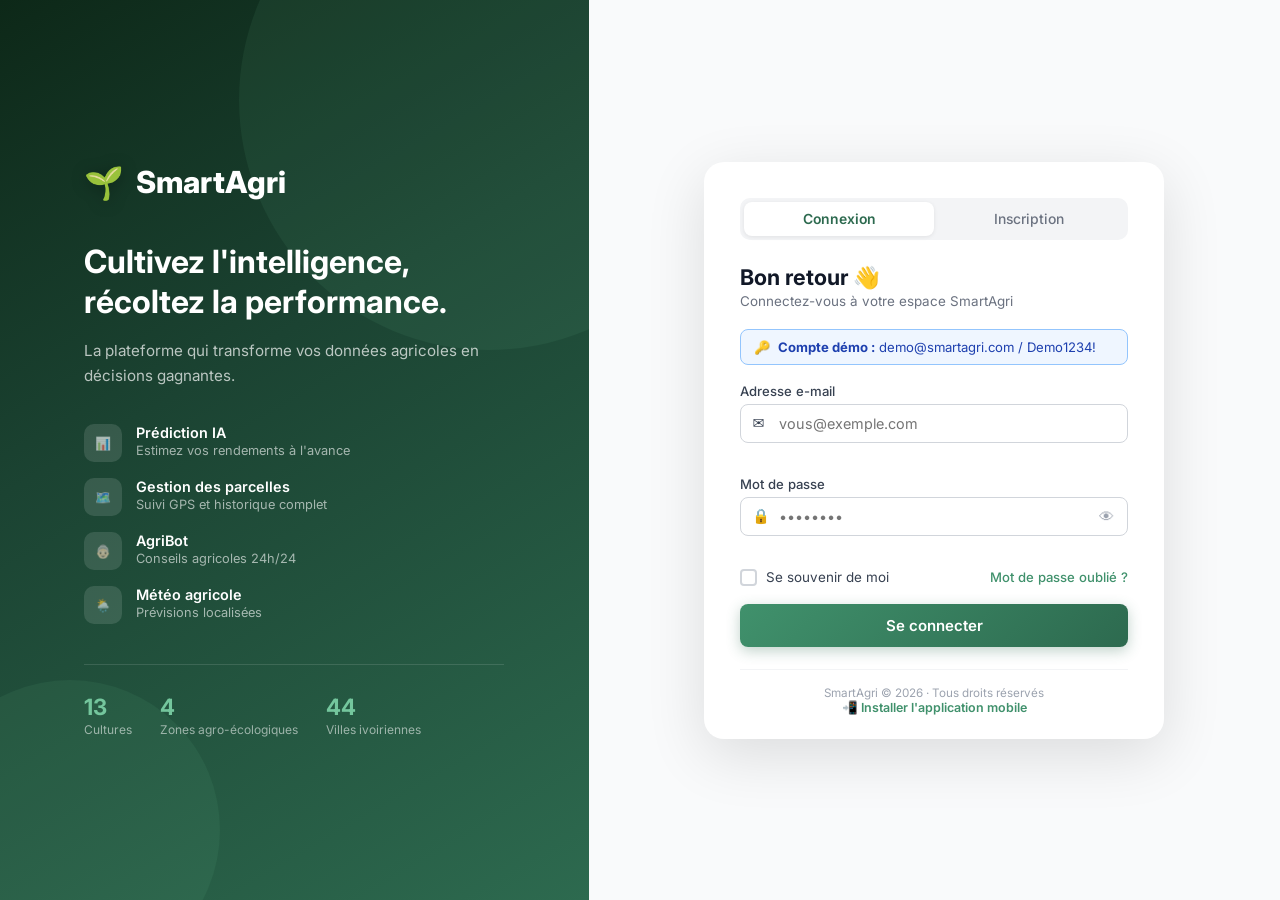
==== commit 2a7039af: "Modèle ML, agent AgriBot, tests, GPS, nettoyage connexion" ====
--- a/smartagri/frontend/mobile/index.html
+++ b/smartagri/frontend/mobile/index.html
@@ -65,7 +65,7 @@
               </div>
             </div>
             <div class="meteo-banner-right">
-              <div class="meteo-city" id="mb-city">Dakar</div>
+              <div class="meteo-city" id="mb-city">Abidjan</div>
               <div class="meteo-arrow">›</div>
             </div>
           </div>
@@ -200,13 +200,19 @@
               <div class="m-select-wrap">
                 <select id="m-culture" class="m-select">
                   <option value="">Choisir…</option>
+                  <option value="cacao">🍫 Cacao</option>
+                  <option value="cafe">☕ Café</option>
+                  <option value="hevea">🌳 Hévéa</option>
+                  <option value="palmier">🌴 Palmier à huile</option>
+                  <option value="anacarde">🥜 Anacarde</option>
+                  <option value="coton">☁️ Coton</option>
                   <option value="mais">🌽 Maïs</option>
                   <option value="riz">🌾 Riz</option>
-                  <option value="arachide">🥜 Arachide</option>
-                  <option value="sorgho">🌿 Sorgho</option>
-                  <option value="mil">🌿 Mil</option>
-                  <option value="coton">☁️ Coton</option>
                   <option value="manioc">🥔 Manioc</option>
+                  <option value="igname">🍠 Igname</option>
+                  <option value="arachide">🥜 Arachide (Nord)</option>
+                  <option value="sorgho">🌿 Sorgho (Nord)</option>
+                  <option value="mil">🌿 Mil (Nord)</option>
                 </select>
               </div>
               <span class="m-err" id="err-m-culture"></span>
@@ -217,10 +223,13 @@
               <div class="m-select-wrap">
                 <select id="m-sol" class="m-select">
                   <option value="">Choisir…</option>
-                  <option value="sableux">Sableux</option>
+                  <option value="ferrallitique">Ferrallitique (dominant en CI)</option>
                   <option value="argileux">Argileux</option>
+                  <option value="hydromorphe">Hydromorphe (bas-fonds)</option>
+                  <option value="alluvionnaire">Alluvionnaire</option>
                   <option value="limoneux">Limoneux</option>
                   <option value="lateritique">Latéritique</option>
+                  <option value="sableux">Sableux</option>
                 </select>
               </div>
               <span class="m-err" id="err-m-sol"></span>
@@ -236,21 +245,21 @@
             <div class="m-slider-field">
               <div class="m-slider-row">
                 <label>💧 Pluviométrie</label>
-                <span class="m-slider-val" id="v-pluv">450 mm</span>
-              </div>
-              <input type="range" id="m-pluv" min="0" max="2000" value="450" step="10"
+                <span class="m-slider-val" id="v-pluv">1200 mm</span>
+              </div>
+              <input type="range" id="m-pluv" min="300" max="2500" value="1200" step="10"
                      oninput="document.getElementById('v-pluv').textContent=this.value+' mm'"/>
-              <div class="m-slider-hints"><span>0 mm</span><span>Optimum ~600</span><span>2000 mm</span></div>
+              <div class="m-slider-hints"><span>300 mm</span><span>Moy. ~1200</span><span>2500 mm</span></div>
             </div>
 
             <div class="m-slider-field">
               <div class="m-slider-row">
                 <label>🌡️ Température</label>
-                <span class="m-slider-val" id="v-temp">26 °C</span>
-              </div>
-              <input type="range" id="m-temp" min="10" max="45" value="26" step="0.5"
+                <span class="m-slider-val" id="v-temp">27 °C</span>
+              </div>
+              <input type="range" id="m-temp" min="18" max="38" value="27" step="0.5"
                      oninput="document.getElementById('v-temp').textContent=this.value+' °C'"/>
-              <div class="m-slider-hints"><span>10°C</span><span>Optimal ~26°C</span><span>45°C</span></div>
+              <div class="m-slider-hints"><span>18°C</span><span>Optimal ~27°C</span><span>38°C</span></div>
             </div>
 
             <div class="m-slider-field">
@@ -258,7 +267,7 @@
                 <label>🌿 Engrais</label>
                 <span class="m-slider-val" id="v-engrais">50 kg/ha</span>
               </div>
-              <input type="range" id="m-engrais" min="0" max="200" value="50" step="5"
+              <input type="range" id="m-engrais" min="0" max="300" value="50" step="5"
                      oninput="document.getElementById('v-engrais').textContent=this.value+' kg/ha'"/>
               <div class="m-slider-hints"><span>Sans</span><span>~50 kg/ha</span><span>200 kg/ha</span></div>
             </div>
@@ -321,11 +330,12 @@
 
           <!-- Villes rapides -->
           <div class="filter-chips">
-            <button class="chip active" onclick="mLoadVille('Dakar',this)">Dakar</button>
-            <button class="chip" onclick="mLoadVille('Thiès',this)">Thiès</button>
-            <button class="chip" onclick="mLoadVille('Saint-Louis',this)">St-Louis</button>
-            <button class="chip" onclick="mLoadVille('Ziguinchor',this)">Ziguinchor</button>
-            <button class="chip" onclick="mLoadVille('Kaolack',this)">Kaolack</button>
+            <button class="chip active" onclick="mLoadVille('Abidjan',this)">Abidjan</button>
+            <button class="chip" onclick="mLoadVille('Bouaké',this)">Bouaké</button>
+            <button class="chip" onclick="mLoadVille('Daloa',this)">Daloa</button>
+            <button class="chip" onclick="mLoadVille('Korhogo',this)">Korhogo</button>
+            <button class="chip" onclick="mLoadVille('San-Pédro',this)">San-Pédro</button>
+            <button class="chip" onclick="mLoadVille('Yamoussoukro',this)">Yamoussoukro</button>
           </div>
 
           <!-- Carte météo principale -->
@@ -471,13 +481,19 @@
               <label>Culture *</label>
               <select id="d-culture" class="m-select">
                 <option value="">Choisir…</option>
+                <option value="cacao">🍫 Cacao</option>
+                <option value="cafe">☕ Café</option>
+                <option value="hevea">🌳 Hévéa</option>
+                <option value="palmier">🌴 Palmier à huile</option>
+                <option value="anacarde">🥜 Anacarde</option>
+                <option value="coton">☁️ Coton</option>
                 <option value="mais">🌽 Maïs</option>
                 <option value="riz">🌾 Riz</option>
-                <option value="arachide">🥜 Arachide</option>
-                <option value="sorgho">🌿 Sorgho</option>
-                <option value="mil">🌿 Mil</option>
-                <option value="coton">☁️ Coton</option>
                 <option value="manioc">🥔 Manioc</option>
+                <option value="igname">🍠 Igname</option>
+                <option value="arachide">🥜 Arachide (Nord)</option>
+                <option value="sorgho">🌿 Sorgho (Nord)</option>
+                <option value="mil">🌿 Mil (Nord)</option>
               </select>
               <span class="m-err" id="derr-culture"></span>
             </div>
@@ -485,17 +501,22 @@
               <label>Type de sol *</label>
               <select id="d-sol" class="m-select">
                 <option value="">Choisir…</option>
-                <option value="sableux">Sableux</option>
+                <option value="ferrallitique">Ferrallitique (dominant en CI)</option>
                 <option value="argileux">Argileux</option>
+                <option value="hydromorphe">Hydromorphe (bas-fonds)</option>
+                <option value="alluvionnaire">Alluvionnaire</option>
                 <option value="limoneux">Limoneux</option>
                 <option value="lateritique">Latéritique</option>
+                <option value="sableux">Sableux</option>
               </select>
               <span class="m-err" id="derr-sol"></span>
             </div>
           </div>
           <div class="m-field">
             <label>Ville / Zone</label>
-            <input type="text" id="d-ville" class="m-input" placeholder="Ex: Thiès"/>
+            <input type="text" id="d-ville" class="m-input" placeholder="Ex: Daloa"/>
+            <button type="button" class="chip" style="margin-top:8px" onclick="mUseGps()">📍 Utiliser ma position GPS</button>
+            <small id="d-gps-info" style="display:block;margin-top:6px;color:#2D6A4F"></small>
           </div>
           <div class="m-field">
             <label>Description</label>
